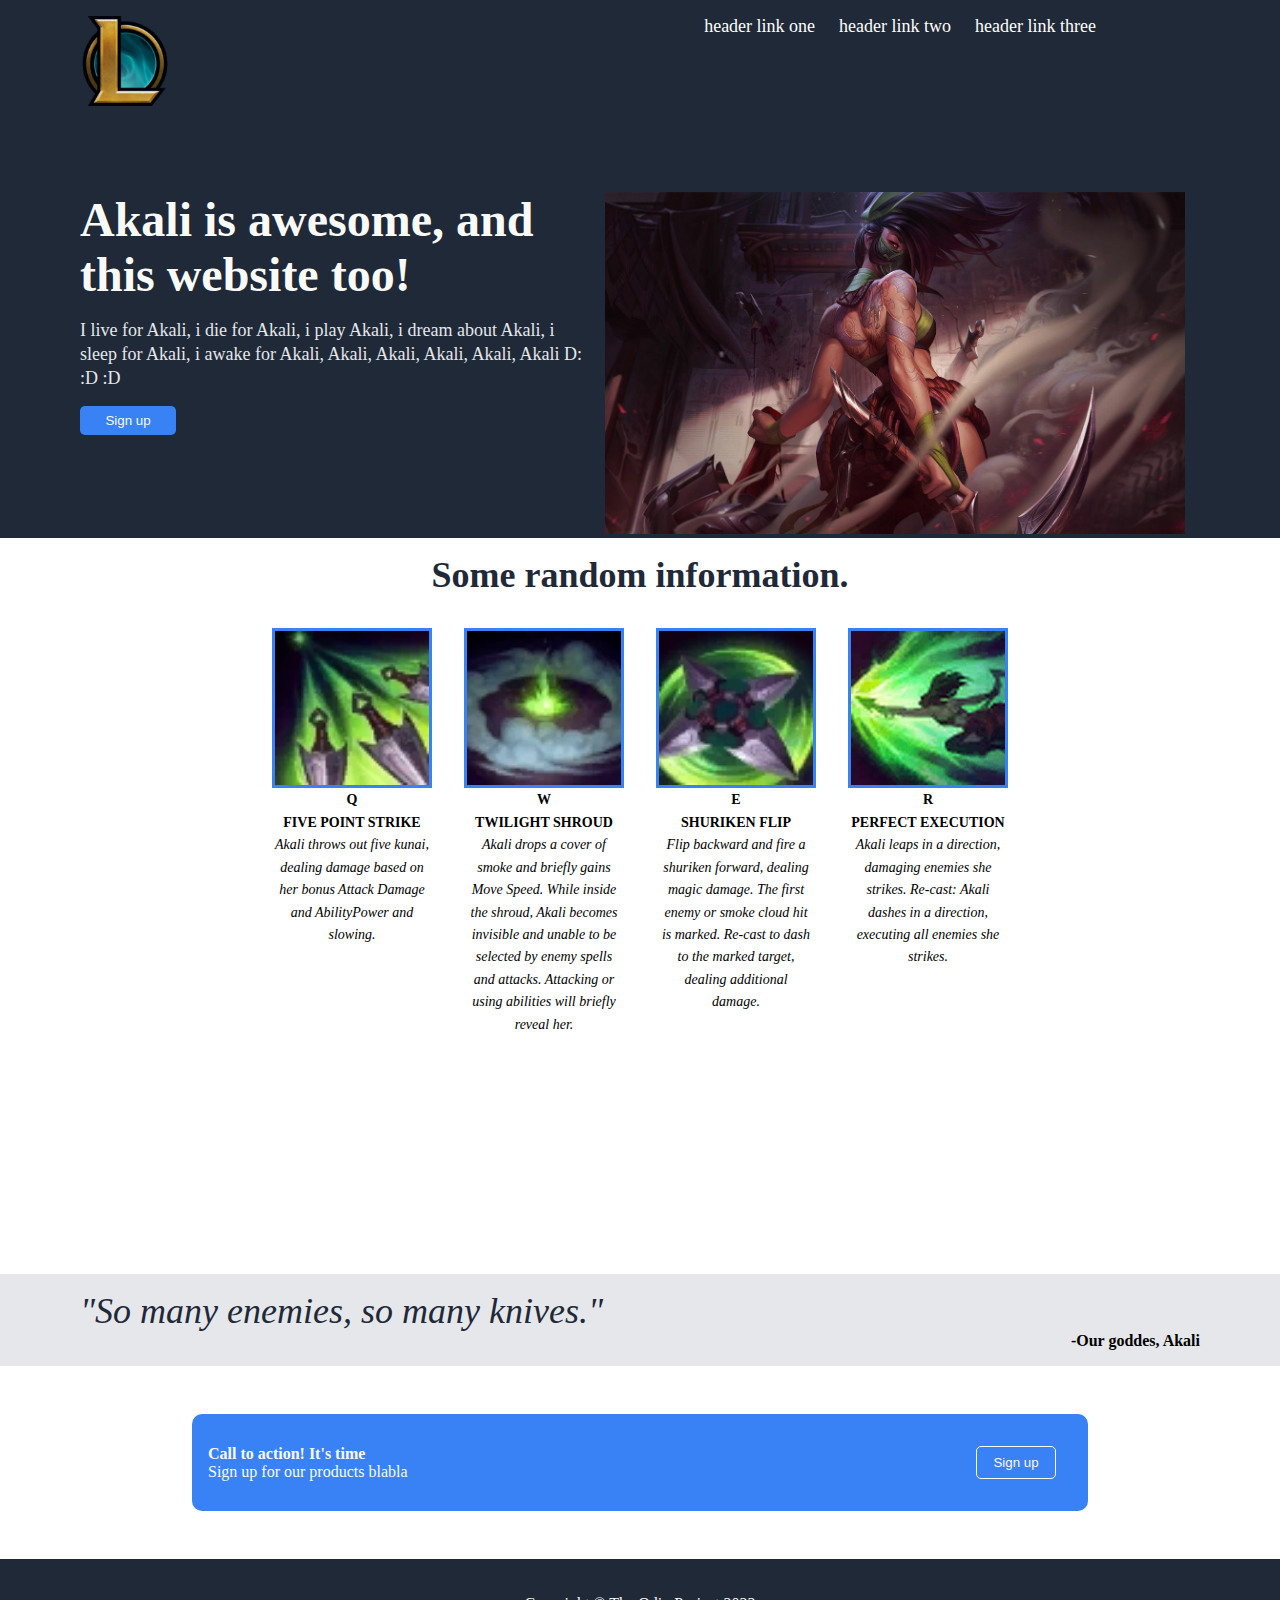
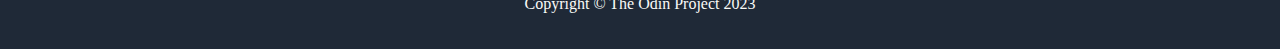
==== index.html @ 4d0bfdc9 "finished landing page" ====
<!DOCTYPE html>
<html lang="en">

<head>
    <meta charset="UTF-8">
    <meta name="viewport" content="width=device-width, initial-scale=1.0">
    <title>Tribute Page</title>
    <link rel="stylesheet" href="styles.css">
</head>

<body>
    <header>
        <div class="first-section">
            <section class="navbar">
                <img src="assets/lol.png" alt="">
                <ul>
                    <li>
                        <a href="#">header link one</a>
                    </li>
                    <li>
                        <a href="#">header link two</a>
                    </li>
                    <li>
                        <a href="#">header link three</a>
                    </li>
                </ul>
            </section>
        </div>

    </header>

    <body>
        <div class="second-container">
            <section class="section-one">
                <div class="left-side">
                    <h1 class="section-one-title">
                        Akali is awesome, and this website too!
                    </h1>
                    <p class="section-one-p">
                        I live for Akali, i die for Akali, i play Akali, i dream about Akali, i sleep for Akali, i awake
                        for Akali, Akali, Akali, Akali, Akali, Akali D: :D :D
                    </p>
                    <button class="btn-one">
                        Sign up
                    </button>
                </div>
                <div class="right-side">
                    <img src="assets/akali.jpg" alt="">
                </div>
            </section>
        </div>
        <section class="section-two">
            <div class="section-two-title">
                <h1>Some random information.</h1>
            </div>
            <div class="section-two-images">
                <div class="img-1">
                    <img src="assets/q2.webp" alt="img-1">
                    <div class="skills-div">
                        <p class="skills"><b>Q</b> <br>
                            <b>FIVE POINT STRIKE</b> <br>
                            <em>Akali throws out five kunai, dealing damage based on her bonus Attack Damage and
                                AbilityPower and slowing.
                            </em>
                        </p>
                    </div>

                </div>
                <div class="img-2">
                    <img src="assets/w.webp" alt="img-2">

                    <div class="skills-div">
                        <p class="skills"><b>W</b> <br>
                            <b>TWILIGHT SHROUD</b><br>
                            <em>Akali drops a cover of smoke and briefly gains Move Speed. While inside the shroud,
                                Akali becomes invisible and unable to be selected by enemy spells and attacks. Attacking
                                or using abilities will briefly reveal her.</em>
                    </div>

                    </p>
                </div>
                <div class="img-3">
                    <img src="assets/e.webp" alt="img-3">
                    <div class="skills-div">
                        <p class="skills"><b>E</b> <br>
                            <b>SHURIKEN FLIP</b> <br>
                            <em>Flip backward and fire a shuriken forward, dealing magic damage. The first enemy or smoke cloud hit is marked. Re-cast to dash to the marked target, dealing additional damage.</em>
                        </p>
                    </div>
                </div>
                <div class="img-4">
                    <img src="assets/r.jfif" alt="img-4">
                    <div class="skills-div">
                        <p class="skills"><b>R</b> <br>
                            <b>PERFECT EXECUTION</b><br>
                            <em>Akali leaps in a direction, damaging enemies she strikes. Re-cast: Akali dashes in a direction, executing all enemies she strikes.</em>
                        </p>
                    </div>

                </div>
            </div>
        </section>
        <section class="section-three">
            <h3>"So many enemies, so many knives."</h3>
            <p class="author">-Our goddes, Akali</p>
        </section>
        <section class="section-four">
            <div class="call">
                <div class="left-side-four">
                    <h4>Call to action! It's time</h4>
                    <p>Sign up for our products blabla</p>
                </div>
                <div class="right-side-four">
                    <button class="btn-2">Sign up</button>
                </div>
            </div>
        </section>
        <footer>
            <section class="section-footer">
                <p>Copyright &copy; The Odin Project 2023</p>
            </section>
        </footer>
    </body>
</body>

</html>
---- styles.css ----
* {
    padding: 0;
    margin: 0;
    box-sizing: border-box;
}

a{
    color: white;
    text-decoration: none;
}

.first-section, .second-container{
    background-color: #1f2937;
    padding-top: 1rem;
}

.navbar, .section-one, .section-two, .section-three{
    padding-left: 5rem;
    padding-right: 5rem;
}

.navbar{
    height: 10rem;
}

.navbar img{
    height: 10vh;
}

.navbar, ul{
    display: flex;
}

.navbar ul{
    margin-left: auto;
    margin-right: 5rem;
    color: #e5e7eb;
    font-size: 18px;
}

.navbar ul li{
    list-style: none;
    justify-content: space-between;
    margin-right: 1.5rem;
}

.section-one{
    display: flex;
    margin-bottom: 1rem;
}

.section-one h1{
    color: #f9faf8;
    font-size: 48px;
    font-weight: bolder;
    margin-bottom: 1rem;
}

.section-one p{
    color: #e5e7eb;
    font-size: 18px;
    margin-bottom: 1rem;
    line-height: 1.5rem;
}

.btn-one{
    background-color: #3882f6;
    color: #f9faf8;
    border: none;
    border-radius: 5px;
    width: 6rem;
    height: 1.8rem;
    margin-bottom: 1rem;
}

.section-one img{
    width: 95%;
    margin-left: 1rem;
}

.section-two{
    height: 80vh;
}

.section-two-title{
    text-align: center;
    margin-bottom: 1rem;
}


.section-two h1{
    font-size: 36px;
    font-weight: bolder;
    color: #1f2937;
}

.section-two-images{
    display: flex;
    justify-content: center;
}

.skills-div{
    line-height: 1.4rem;
}

.skills{
    
    font-size: 14px;
}

.img-1, .img-2, .img-3, .img-4{
    text-align: center;
    align-items: center;
    border-color: #3882f6;
    width: 10rem;
    height: 10rem;
    border: 3px solid #3882f6 ;
    margin: 1rem;
}

.section-two-images img{
    width: 100%;
}

.section-three{
    background-color: #e5e7eb;
    margin-bottom: 3rem;
}

.section-three h3{
    padding-top: 1rem;
    font-size: 36px;
    font-weight: lighter;
    font-style: italic;
    color: #1f2937;
}

.author{
    font-weight: bold;
    text-align: end;
    padding-bottom: 1rem;
}

.section-four{
    margin-bottom: 3rem;
}

.call{
    display: flex;
    background-color: #3882f6;
    width: 70%;
    text-align: center;
    margin: 0 auto;
    padding: 1rem;
    border-radius: 10px;
    color: #f9fAf8;
}

.left-side-four{
    text-align: start;
    margin: auto 0;
}

.right-side-four{
    display: flex;
    margin: 0 0 0 auto;
    justify-content: end;
    align-content: center;
}

.call button{
    margin: 1rem;
    background-color: #3882f6;
    border: 1px solid #f9fAf8;
    border-radius: 5px;
    color: #f9fAf8;
    padding: 0.5rem;
    width: 5rem;
}

.section-footer{
    background: #1f2937;
    height: 10vh;
    display: flex;
    align-items: center;
    justify-content: center;
}

.section-footer p{
    color: #f9fAf8;
}
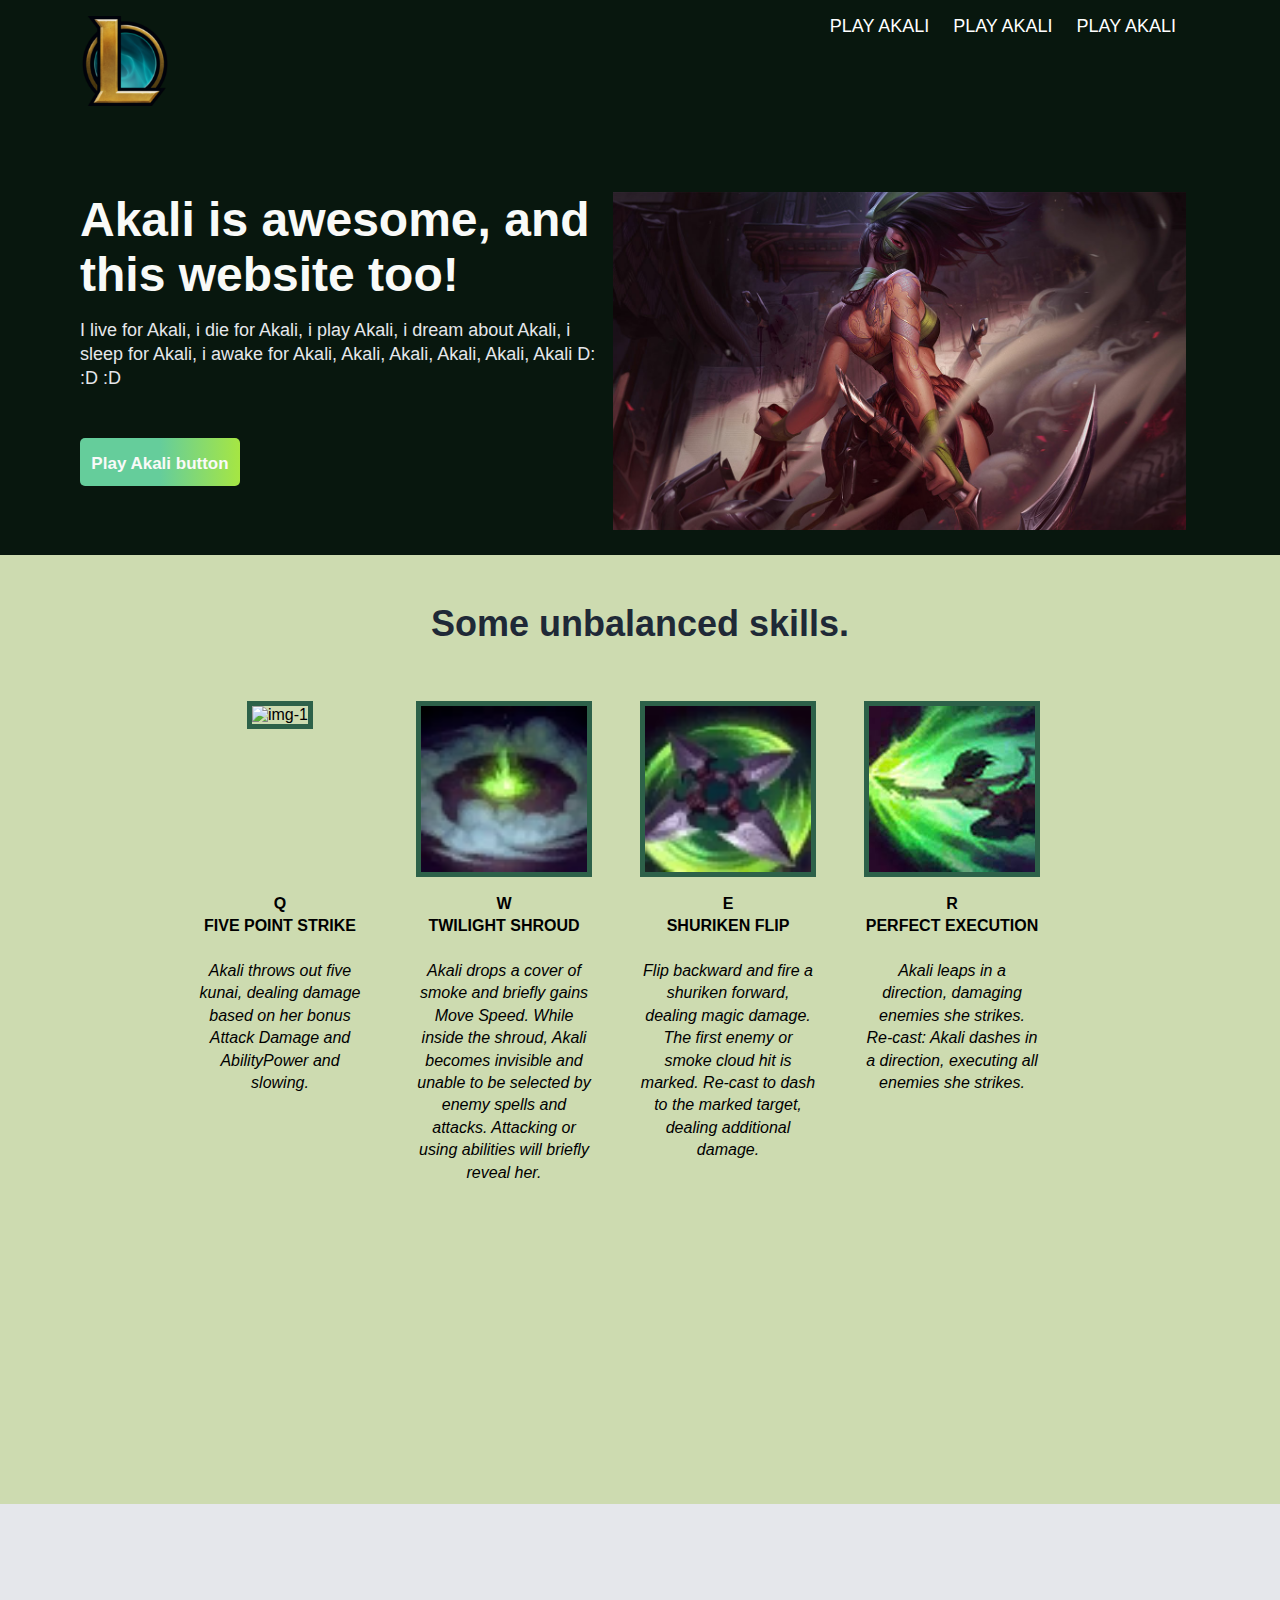
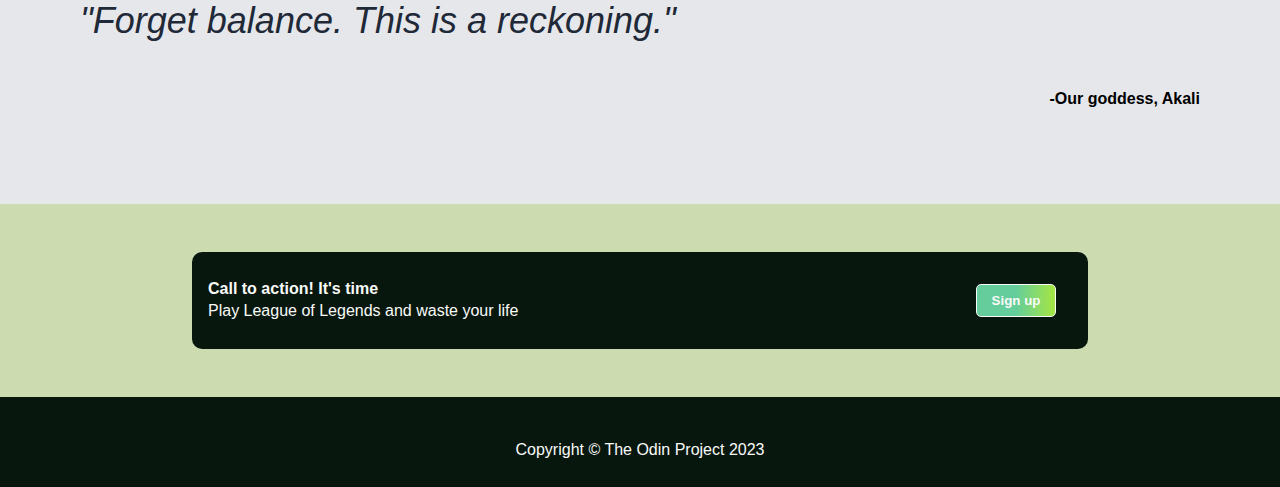
==== commit a11baad1: "fix: the content of the second section will not overflow now" ====
--- a/index.html
+++ b/index.html
@@ -6,6 +6,7 @@
     <meta name="viewport" content="width=device-width, initial-scale=1.0">
     <title>Tribute Page</title>
     <link rel="stylesheet" href="styles.css">
+    <link rel="icon" href="assets/lol.png">
 </head>
 
 <body>
@@ -15,13 +16,13 @@
                 <img src="assets/lol.png" alt="">
                 <ul>
                     <li>
-                        <a href="#">header link one</a>
+                        <a href="#">PLAY AKALI</a>
                     </li>
                     <li>
-                        <a href="#">header link two</a>
+                        <a href="#">PLAY AKALI</a>
                     </li>
                     <li>
-                        <a href="#">header link three</a>
+                        <a href="#">PLAY AKALI</a>
                     </li>
                 </ul>
             </section>
@@ -41,7 +42,7 @@
                         for Akali, Akali, Akali, Akali, Akali, Akali D: :D :D
                     </p>
                     <button class="btn-one">
-                        Sign up
+                        Play Akali button
                     </button>
                 </div>
                 <div class="right-side">
@@ -51,14 +52,16 @@
         </div>
         <section class="section-two">
             <div class="section-two-title">
-                <h1>Some random information.</h1>
+                <h1>Some unbalanced skills.</h1>
             </div>
             <div class="section-two-images">
-                <div class="img-1">
-                    <img src="assets/q2.webp" alt="img-1">
+                <div class="skills-container">
+                    <div class="imgs-container">
+                        <img src="assets/q.webp" class="img-1" alt="img-1">
+                    </div>
                     <div class="skills-div">
                         <p class="skills"><b>Q</b> <br>
-                            <b>FIVE POINT STRIKE</b> <br>
+                            <b>FIVE POINT STRIKE</b> <br><br>
                             <em>Akali throws out five kunai, dealing damage based on her bonus Attack Damage and
                                 AbilityPower and slowing.
                             </em>
@@ -66,49 +69,59 @@
                     </div>
 
                 </div>
-                <div class="img-2">
-                    <img src="assets/w.webp" alt="img-2">
+                <div class="skills-container">
+                    <div class="imgs-container">
+                        <img src="assets/w.webp" class="img-2" alt="img-2">
+                    </div>
 
                     <div class="skills-div">
                         <p class="skills"><b>W</b> <br>
-                            <b>TWILIGHT SHROUD</b><br>
+                            <b>TWILIGHT SHROUD</b><br><br>
                             <em>Akali drops a cover of smoke and briefly gains Move Speed. While inside the shroud,
                                 Akali becomes invisible and unable to be selected by enemy spells and attacks. Attacking
                                 or using abilities will briefly reveal her.</em>
+                        </p>
                     </div>
 
-                    </p>
                 </div>
-                <div class="img-3">
-                    <img src="assets/e.webp" alt="img-3">
+                <div class="skills-container">
+                    <div class="imgs-container">
+                        <img src="assets/e.webp" class="img-3" alt="img-3">
+                    </div>
                     <div class="skills-div">
                         <p class="skills"><b>E</b> <br>
-                            <b>SHURIKEN FLIP</b> <br>
-                            <em>Flip backward and fire a shuriken forward, dealing magic damage. The first enemy or smoke cloud hit is marked. Re-cast to dash to the marked target, dealing additional damage.</em>
+                            <b>SHURIKEN FLIP</b> <br><br>
+                            <em>Flip backward and fire a shuriken forward, dealing magic damage. The first enemy or
+                                smoke cloud hit is marked. Re-cast to dash to the marked target, dealing additional
+                                damage.</em>
                         </p>
                     </div>
                 </div>
-                <div class="img-4">
-                    <img src="assets/r.jfif" alt="img-4">
+                <div class="skills-container">
+                    <div class="imgs-container">
+                        <img src="assets/r.jfif" class="img-4" alt="img-4">
+                    </div>
                     <div class="skills-div">
                         <p class="skills"><b>R</b> <br>
-                            <b>PERFECT EXECUTION</b><br>
-                            <em>Akali leaps in a direction, damaging enemies she strikes. Re-cast: Akali dashes in a direction, executing all enemies she strikes.</em>
+                            <b>PERFECT EXECUTION</b><br><br>
+                            <em>Akali leaps in a direction, damaging enemies she strikes. Re-cast: Akali dashes in a
+                                direction, executing all enemies she strikes.</em>
                         </p>
                     </div>
 
                 </div>
             </div>
         </section>
+
         <section class="section-three">
-            <h3>"So many enemies, so many knives."</h3>
-            <p class="author">-Our goddes, Akali</p>
+            <h3>"Forget balance. This is a reckoning."</h3>
+            <p class="author">-Our goddess, Akali</p>
         </section>
         <section class="section-four">
             <div class="call">
                 <div class="left-side-four">
                     <h4>Call to action! It's time</h4>
-                    <p>Sign up for our products blabla</p>
+                    <p>Play League of Legends and waste your life</p>
                 </div>
                 <div class="right-side-four">
                     <button class="btn-2">Sign up</button>
--- a/styles.css
+++ b/styles.css
@@ -1,133 +1,172 @@
+@import url('https://fonts.googleapis.com/css2?family=Roboto:wght@400;500;700&display=swap');
+
 * {
     padding: 0;
     margin: 0;
     box-sizing: border-box;
 }
 
-a{
+:root {
+    --ubuntu-font: 'Ubuntu', sans-serif;
+}
+
+html {
+    font-family: var(--ubuntu-font);
+}
+
+button {
+    font-family: var(--ubuntu-font);
+    background: linear-gradient(to left, #a6e643, #65cd9b 50%);
+    font-weight: 700;
+}
+
+a {
     color: white;
     text-decoration: none;
 }
 
-.first-section, .second-container{
-    background-color: #1f2937;
+.first-section, .second-container, .section-footer {
+    background-color: #08170e;
     padding-top: 1rem;
 }
 
-.navbar, .section-one, .section-two, .section-three{
+.navbar, .section-one, .section-two, .section-three {
     padding-left: 5rem;
     padding-right: 5rem;
 }
 
-.navbar{
+.navbar {
     height: 10rem;
 }
 
-.navbar img{
+.navbar img {
     height: 10vh;
 }
 
-.navbar, ul{
-    display: flex;
-}
-
-.navbar ul{
+.navbar, ul {
+    display: flex;
+}
+
+.navbar ul {
     margin-left: auto;
-    margin-right: 5rem;
     color: #e5e7eb;
     font-size: 18px;
 }
 
-.navbar ul li{
+.navbar ul li {
     list-style: none;
     justify-content: space-between;
     margin-right: 1.5rem;
 }
 
-.section-one{
-    display: flex;
-    margin-bottom: 1rem;
-}
-
-.section-one h1{
+.section-one {
+    display: flex;
+    padding-bottom: 3rem;
+    padding-bottom: 1.3rem;
+}
+
+.section-one h1 {
     color: #f9faf8;
     font-size: 48px;
     font-weight: bolder;
-    margin-bottom: 1rem;
-}
-
-.section-one p{
+    padding-bottom: 1rem;
+}
+
+.section-one p {
     color: #e5e7eb;
     font-size: 18px;
     margin-bottom: 1rem;
     line-height: 1.5rem;
 }
 
-.btn-one{
+.btn-one {
+    margin-top: 2rem;
     background-color: #3882f6;
     color: #f9faf8;
     border: none;
     border-radius: 5px;
-    width: 6rem;
-    height: 1.8rem;
-    margin-bottom: 1rem;
-}
-
-.section-one img{
+    width: 10rem;
+    height: 3rem;
+    padding-bottom: 1rem;
+    padding-top: 1rem;
+    font-size: 17px;
+}
+
+.section-one img {
     width: 95%;
     margin-left: 1rem;
 }
 
-.section-two{
-    height: 80vh;
-}
-
-.section-two-title{
-    text-align: center;
-    margin-bottom: 1rem;
-}
-
-
-.section-two h1{
+.section-two, .section-four {
+    background-color: #9eb96683;
+}
+
+.section-two {
+    padding-top: 3rem;
+    padding-bottom: 20rem;
+    max-height: 110vh;
+    overflow:auto
+}
+
+.section-two-title {
+    text-align: center;
+    margin-bottom: 2.5rem;
+}
+
+
+.section-two h1 {
     font-size: 36px;
     font-weight: bolder;
     color: #1f2937;
 }
 
-.section-two-images{
+.section-two-images {
     display: flex;
     justify-content: center;
-}
-
-.skills-div{
+    align-items: flex-start;
+}
+
+.skills-container{
+    display: flex;
+    flex-direction: column;
+    align-items: center;
+    text-align: center;
+    margin-right: 3rem;
+    width: 11rem;
+}
+
+.skills-div {
     line-height: 1.4rem;
 }
 
-.skills{
-    
-    font-size: 14px;
-}
-
-.img-1, .img-2, .img-3, .img-4{
+.skills {
+    font-size: 16px;
+}
+
+.imgs-container {
     text-align: center;
     align-items: center;
-    border-color: #3882f6;
-    width: 10rem;
-    height: 10rem;
-    border: 3px solid #3882f6 ;
     margin: 1rem;
-}
-
-.section-two-images img{
+    width: 11rem;
+    height: 11rem;
+}
+
+.img-1, .img-2, .img-3, .img-4 {
+    object-fit: contain;
+    border: 5px solid #2d6149;
+}
+
+.section-two-images img {
     width: 100%;
 }
 
-.section-three{
+.section-three {
     background-color: #e5e7eb;
-    margin-bottom: 3rem;
-}
-
-.section-three h3{
+    padding-top: 5rem;
+    padding-bottom: 5rem;
+}
+
+.section-three h3 {
     padding-top: 1rem;
     font-size: 36px;
     font-weight: lighter;
@@ -135,19 +174,21 @@
     color: #1f2937;
 }
 
-.author{
+.author {
     font-weight: bold;
     text-align: end;
+    padding-top: 3rem;
     padding-bottom: 1rem;
 }
 
-.section-four{
-    margin-bottom: 3rem;
-}
-
-.call{
-    display: flex;
-    background-color: #3882f6;
+.section-four {
+    padding-bottom: 3rem;
+    padding-top: 3rem;
+}
+
+.call {
+    display: flex;
+    background-color: #08170e;
     width: 70%;
     text-align: center;
     margin: 0 auto;
@@ -156,21 +197,22 @@
     color: #f9fAf8;
 }
 
-.left-side-four{
+.left-side-four {
     text-align: start;
     margin: auto 0;
-}
-
-.right-side-four{
+    line-height: 1.4rem;
+}
+
+.right-side-four {
     display: flex;
     margin: 0 0 0 auto;
     justify-content: end;
     align-content: center;
 }
 
-.call button{
+.call button {
     margin: 1rem;
-    background-color: #3882f6;
+    background-color: #08170e;
     border: 1px solid #f9fAf8;
     border-radius: 5px;
     color: #f9fAf8;
@@ -178,14 +220,13 @@
     width: 5rem;
 }
 
-.section-footer{
-    background: #1f2937;
+.section-footer {
     height: 10vh;
     display: flex;
     align-items: center;
     justify-content: center;
 }
 
-.section-footer p{
+.section-footer p {
     color: #f9fAf8;
 }